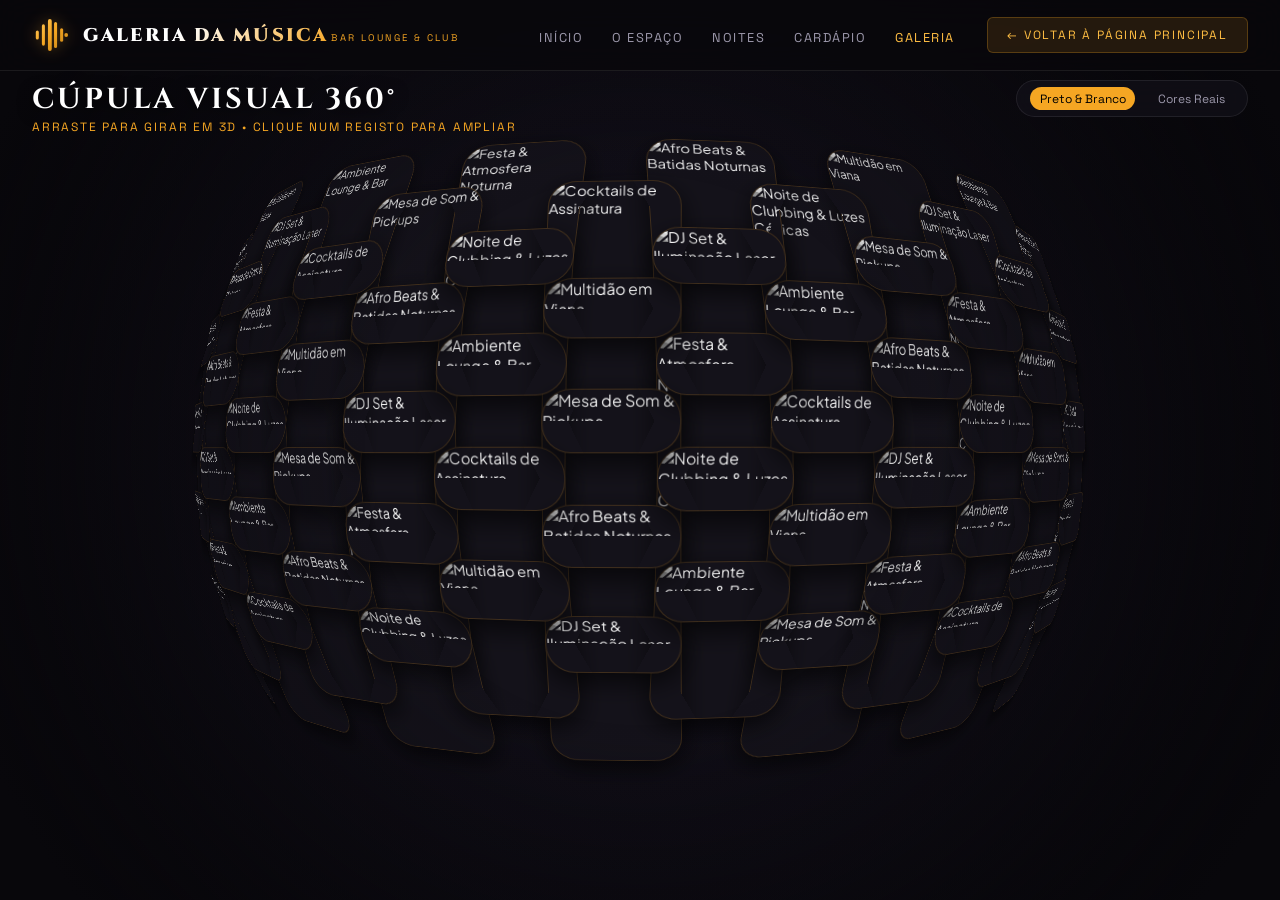
==== galeria.html @ 46a4b4b9 "Add files via upload" ====
<!DOCTYPE html>
<html lang="pt-AO">
<head>
  <meta charset="UTF-8" />
  <meta name="viewport" content="width=device-width, initial-scale=1.0" />
  <title>Galeria 360° — Galeria da Música | Viana, Luanda</title>
  
  <!-- Fontes Google -->
  <link rel="preconnect" href="https://fonts.googleapis.com" />
  <link rel="preconnect" href="https://fonts.gstatic.com" crossorigin />
  <link href="https://fonts.googleapis.com/css2?family=Cinzel:wght@600;700;900&family=Plus+Jakarta+Sans:wght@300;400;500;600;700&family=Space+Grotesk:wght@400;600&display=swap" rel="stylesheet" />

  <style>
    /* ==========================================================================
       1. TOKENS & IDENTIDADE VISUAL (DARK & GOLD LUXURY)
       ========================================================================== */
    :root {
      --bg-base: #08070b;
      --gold-primary: #f5a623;
      --gold-glow: #ffbe43;
      --gold-dark: #b87b14;
      --text-main: #f5f5f7;
      --text-muted: #9c98ab;
      --border-subtle: rgba(255, 255, 255, 0.08);
      --border-glass: rgba(245, 166, 35, 0.25);
      --font-title: 'Cinzel', serif;
      --font-body: 'Plus Jakarta Sans', sans-serif;
      --font-mono: 'Space Grotesk', monospace;

      /* Props padrão do DomeGallery */
      --radius: 650px;
      --viewer-pad: 32px;
      --overlay-blur-color: #08070b;
      --tile-radius: 30px;
      --enlarge-radius: 30px;
      --image-filter: grayscale(1);
    }

    * {
      margin: 0;
      padding: 0;
      box-sizing: border-box;
      -webkit-font-smoothing: antialiased;
    }

    body {
      background-color: var(--bg-base);
      color: var(--text-main);
      font-family: var(--font-body);
      overflow: hidden;
      width: 100vw;
      height: 100vh;
      user-select: none;
    }

    body.dg-scroll-lock {
      overflow: hidden;
      touch-action: none;
    }

    /* ==========================================================================
       2. CABEÇALHO INTEGRADO COM LINK DE RETORNO AO INDEX.HTML
       ========================================================================== */
    header {
      position: fixed;
      top: 0;
      left: 0;
      width: 100%;
      z-index: 1000;
      background: rgba(8, 7, 11, 0.75);
      backdrop-filter: blur(16px);
      border-bottom: 1px solid var(--border-subtle);
    }

    .header-container {
      max-width: 1300px;
      margin: 0 auto;
      padding: 1rem 2rem;
      display: flex;
      justify-content: space-between;
      align-items: center;
    }

    .brand-logo {
      display: flex;
      align-items: center;
      gap: 0.8rem;
      text-decoration: none;
      color: var(--text-main);
    }

    .logo-icon {
      width: 38px;
      height: 38px;
    }

    .logo-icon svg {
      width: 100%;
      height: 100%;
      filter: drop-shadow(0 0 8px rgba(245, 166, 35, 0.4));
    }

    .brand-names .title {
      font-family: var(--font-title);
      font-size: 1.15rem;
      font-weight: 900;
      letter-spacing: 0.12em;
      line-height: 1;
      background: linear-gradient(135deg, #ffffff 40%, var(--gold-primary) 100%);
      -webkit-background-clip: text;
      -webkit-text-fill-color: transparent;
      text-transform: uppercase;
    }

    .brand-names .subtitle {
      font-family: var(--font-mono);
      font-size: 0.6rem;
      letter-spacing: 0.25em;
      color: var(--gold-primary);
      text-transform: uppercase;
      margin-top: 2px;
    }

    nav {
      display: flex;
      align-items: center;
      gap: 2rem;
    }

    .nav-links {
      display: flex;
      gap: 1.8rem;
      list-style: none;
    }

    .nav-item a {
      color: var(--text-muted);
      text-decoration: none;
      font-family: var(--font-mono);
      font-size: 0.8rem;
      letter-spacing: 0.12em;
      text-transform: uppercase;
      transition: color 0.3s;
    }

    .nav-item a:hover,
    .nav-item.active a {
      color: var(--gold-glow);
    }

    .btn-voltar {
      background: rgba(245, 166, 35, 0.12);
      border: 1px solid var(--border-glass);
      color: var(--gold-glow);
      padding: 0.55rem 1.2rem;
      border-radius: 6px;
      font-family: var(--font-mono);
      font-size: 0.75rem;
      letter-spacing: 0.15em;
      text-transform: uppercase;
      text-decoration: none;
      transition: all 0.3s ease;
      display: flex;
      align-items: center;
      gap: 6px;
    }

    .btn-voltar:hover {
      background: var(--gold-primary);
      color: #000;
      box-shadow: 0 0 20px rgba(245, 166, 35, 0.5);
    }

    /* Indicador Flutuante Superior */
    .gallery-hud {
      position: fixed;
      top: 5rem;
      left: 2rem;
      right: 2rem;
      display: flex;
      justify-content: space-between;
      align-items: flex-start;
      z-index: 100;
      pointer-events: none;
    }

    .hud-title h2 {
      font-family: var(--font-title);
      font-size: 1.8rem;
      letter-spacing: 0.1em;
      text-transform: uppercase;
      color: #fff;
      text-shadow: 0 4px 15px rgba(0,0,0,0.8);
    }

    .hud-title p {
      font-family: var(--font-mono);
      font-size: 0.75rem;
      color: var(--gold-primary);
      letter-spacing: 0.15em;
      text-transform: uppercase;
    }

    .hud-controls {
      pointer-events: auto;
      display: flex;
      gap: 0.8rem;
      align-items: center;
      background: rgba(18, 16, 25, 0.75);
      border: 1px solid var(--border-subtle);
      padding: 0.4rem 0.8rem;
      border-radius: 30px;
      backdrop-filter: blur(10px);
    }

    .hud-btn {
      background: none;
      border: none;
      color: var(--text-muted);
      font-family: var(--font-mono);
      font-size: 0.75rem;
      cursor: pointer;
      padding: 0.2rem 0.6rem;
      border-radius: 20px;
      transition: all 0.2s;
    }

    .hud-btn.active, .hud-btn:hover {
      color: #000;
      background: var(--gold-primary);
    }

    /* ==========================================================================
       3. CSS EXATO DO COMPONENTE DOME GALLERY (REACT BITS SPEC)
       ========================================================================== */
    .dg-root {
      position: relative;
      width: 100vw;
      height: 100vh;
      overflow: hidden;
      background: radial-gradient(circle at center, #15121e 0%, var(--overlay-blur-color) 90%);
    }

    .dg-main {
      position: absolute;
      inset: 0;
      display: flex;
      align-items: center;
      justify-content: center;
      perspective: calc(var(--radius) * 1.8);
      perspective-origin: 50% 50%;
      cursor: grab;
      touch-action: none;
      z-index: 10;
    }

    .dg-main:active {
      cursor: grabbing;
    }

    .dg-sphere {
      position: absolute;
      width: 0;
      height: 0;
      transform-style: preserve-3d;
      will-change: transform;
    }

    .dg-item {
      position: absolute;
      left: 0;
      top: 0;
      width: 140px;
      height: 180px;
      margin-left: -70px;
      margin-top: -90px;
      transform-style: preserve-3d;
      backface-visibility: hidden;
      will-change: transform;
      --rot-x-delta: 0deg;
      --rot-y-delta: 0deg;
    }

    .dg-item__image {
      position: absolute;
      inset: 0;
      border-radius: var(--tile-radius);
      overflow: hidden;
      background: #14121a;
      border: 1px solid rgba(245, 166, 35, 0.2);
      box-shadow: 0 10px 30px rgba(0, 0, 0, 0.7);
      transition: transform 0.25s ease, border-color 0.25s ease, box-shadow 0.25s ease;
      cursor: pointer;
    }

    .dg-item__image img {
      width: 100%;
      height: 100%;
      object-fit: cover;
      filter: var(--image-filter);
      pointer-events: none;
      transition: filter 0.3s ease, transform 0.3s ease;
    }

    .dg-item__image:hover {
      transform: scale(1.06);
      border-color: var(--gold-glow);
      box-shadow: 0 0 25px rgba(245, 166, 35, 0.4);
      z-index: 10;
    }

    .dg-item__image:hover img {
      filter: grayscale(0) contrast(1.1);
      transform: scale(1.06);
    }

    /* Overlay de vinheta e desfoque periférico */
    .dg-overlay-blur {
      position: absolute;
      inset: 0;
      pointer-events: none;
      background: radial-gradient(
        circle at center,
        transparent 35%,
        rgba(8, 7, 11, 0.4) 65%,
        var(--overlay-blur-color) 92%
      );
      z-index: 20;
    }

    /* Scrim / Backdrop de foco */
    .dg-scrim {
      position: absolute;
      inset: 0;
      background: rgba(6, 5, 10, 0.85);
      backdrop-filter: blur(14px);
      opacity: 0;
      pointer-events: none;
      transition: opacity 0.35s ease;
      z-index: 50;
    }

    .dg-root[data-enlarging='true'] .dg-scrim {
      opacity: 1;
      pointer-events: auto;
    }

    /* Visualizador Central de Imagem Ampliada */
    .dg-viewer {
      position: absolute;
      inset: var(--viewer-pad);
      pointer-events: none;
      z-index: 60;
      display: flex;
      align-items: center;
      justify-content: center;
    }

    .dg-frame {
      position: relative;
      width: min(85vw, 600px);
      height: min(80vh, 600px);
      display: flex;
      align-items: center;
      justify-content: center;
    }

    .dg-viewer .enlarge {
      position: absolute;
      width: 400px;
      height: 400px;
      max-width: 88vw;
      max-height: 80vh;
      border-radius: var(--enlarge-radius);
      overflow: hidden;
      box-shadow: 0 25px 60px rgba(0, 0, 0, 0.95), 0 0 40px rgba(245, 166, 35, 0.35);
      border: 1px solid var(--border-glass);
      pointer-events: auto;
      background: #14121c;
      animation: popZoom 0.3s cubic-bezier(0.16, 1, 0.3, 1) forwards;
    }

    @keyframes popZoom {
      from {
        opacity: 0;
        transform: scale(0.85);
      }
      to {
        opacity: 1;
        transform: scale(1);
      }
    }

    .dg-viewer .enlarge img {
      width: 100%;
      height: 100%;
      object-fit: cover;
    }

    .dg-viewer .enlarge .caption {
      position: absolute;
      bottom: 0;
      left: 0;
      width: 100%;
      padding: 1.5rem;
      background: linear-gradient(180deg, transparent 0%, rgba(6, 5, 10, 0.95) 100%);
      display: flex;
      justify-content: space-between;
      align-items: flex-end;
    }

    .dg-viewer .enlarge .caption span {
      font-family: var(--font-title);
      font-size: 1.05rem;
      color: #fff;
      letter-spacing: 0.05em;
    }

    .dg-viewer .enlarge .caption small {
      font-family: var(--font-mono);
      font-size: 0.75rem;
      color: var(--gold-primary);
      text-transform: uppercase;
    }

    .btn-close-enlarge {
      position: absolute;
      top: 1.2rem;
      right: 1.2rem;
      background: rgba(0, 0, 0, 0.6);
      border: 1px solid var(--border-subtle);
      color: #fff;
      font-family: var(--font-mono);
      font-size: 0.75rem;
      padding: 0.4rem 0.8rem;
      border-radius: 20px;
      cursor: pointer;
      backdrop-filter: blur(8px);
      transition: all 0.2s;
    }

    .btn-close-enlarge:hover {
      background: var(--gold-primary);
      color: #000;
    }

    /* Clone animado no encerramento da ampliação */
    .enlarge-closing {
      position: absolute;
      z-index: 9999;
      border-radius: var(--enlarge-radius);
      overflow: hidden;
      box-shadow: 0 10px 30px rgba(0, 0, 0, 0.5);
      pointer-events: none;
    }

    @media (max-width: 768px) {
      .gallery-hud {
        flex-direction: column;
        gap: 0.8rem;
        top: 4.8rem;
        left: 1.2rem;
        right: 1.2rem;
      }
      .nav-links {
        display: none;
      }
    }
  </style>
</head>
<body>

  <!-- ================= CABEÇALHO DE NAVEGAÇÃO ================= -->
  <header>
    <div class="header-container">
      <a href="index.html" class="brand-logo">
        <div class="logo-icon">
          <svg viewBox="0 0 100 100" fill="none" xmlns="http://www.w3.org/2000/svg">
            <rect x="10" y="38" width="8" height="24" rx="4" fill="url(#goldGrad)" />
            <rect x="26" y="22" width="8" height="56" rx="4" fill="url(#goldGrad)" />
            <rect x="42" y="8" width="10" height="84" rx="5" fill="url(#goldGrad)" />
            <rect x="58" y="16" width="8" height="68" rx="4" fill="url(#goldGrad)" />
            <rect x="74" y="32" width="8" height="36" rx="4" fill="url(#goldGrad)" />
            <circle cx="90" cy="50" r="5" fill="url(#goldGrad)" />
            <defs>
              <linearGradient id="goldGrad" x1="0" y1="0" x2="100" y2="100" gradientUnits="userSpaceOnUse">
                <stop stop-color="#FFD066"/>
                <stop offset="0.5" stop-color="#F5A623"/>
                <stop offset="1" stop-color="#B87B14"/>
              </linearGradient>
            </defs>
          </svg>
        </div>
        <div class="brand-names">
          <span class="title">Galeria da Música</span>
          <span class="subtitle">Bar Lounge & Club</span>
        </div>
      </a>

      <nav>
        <ul class="nav-links">
          <li class="nav-item"><a href="index.html#inicio">Início</a></li>
          <li class="nav-item"><a href="index.html#sobre">O Espaço</a></li>
          <li class="nav-item"><a href="index.html#eventos">Noites</a></li>
          <li class="nav-item"><a href="index.html#menu">Cardápio</a></li>
          <li class="nav-item active"><a href="galeria.html">Galeria</a></li>
        </ul>
        <a href="index.html" class="btn-voltar">
          ← Voltar à Página Principal
        </a>
      </nav>
    </div>
  </header>

  <!-- ================= HUD FLUTUANTE DA CÚPULA ================= -->
  <div class="gallery-hud">
    <div class="hud-title">
      <h2>Cúpula Visual 360°</h2>
      <p>Arraste para girar em 3D • Clique num registo para ampliar</p>
    </div>

    <div class="hud-controls">
      <button class="hud-btn active" id="btn-mono">Preto & Branco</button>
      <button class="hud-btn" id="btn-color">Cores Reais</button>
    </div>
  </div>

  <!-- ================= DOME GALLERY ESTRUTURA DOM ================= -->
  <div class="dg-root" id="dg-root">
    <div class="dg-main" id="dg-main">
      <div class="dg-sphere" id="dg-sphere"></div>
    </div>
    <div class="dg-overlay-blur"></div>
    <div class="dg-scrim" id="dg-scrim"></div>
    <div class="dg-viewer" id="dg-viewer">
      <div class="dg-frame" id="dg-frame"></div>
    </div>
  </div>

  <!-- ================= LÓGICA DO DOME GALLERY (JS) ================= -->
  <script>
    (function () {
      // 1. Array de fotografias temáticas de Luanda, Semba, DJs, Lounge e Coquetelaria
      const DEFAULT_IMAGES = [
        {
          src: 'https://images.unsplash.com/photo-1516450360452-9312f5e86fc7?q=80&w=800&auto=format&fit=crop',
          alt: 'Noite de Clubbing & Luzes Cénicas'
        },
        {
          src: 'https://images.unsplash.com/photo-1514525253161-7a46d19cd819?q=80&w=800&auto=format&fit=crop',
          alt: 'Festa & Atmosfera Noturna'
        },
        {
          src: 'https://images.unsplash.com/photo-1508700115892-45ecd05ae2ad?q=80&w=800&auto=format&fit=crop',
          alt: 'DJ Set & Iluminação Laser'
        },
        {
          src: 'https://images.unsplash.com/photo-1574391884720-bbc3740c59d1?q=80&w=800&auto=format&fit=crop',
          alt: 'Afro Beats & Batidas Noturnas'
        },
        {
          src: 'https://images.unsplash.com/photo-1470225620780-dba8ba36b745?q=80&w=800&auto=format&fit=crop',
          alt: 'Mesa de Som & Pickups'
        },
        {
          src: 'https://images.unsplash.com/photo-1492684223066-81342ee5ff30?q=80&w=800&auto=format&fit=crop',
          alt: 'Multidão em Viana'
        },
        {
          src: 'https://images.unsplash.com/photo-1551024709-8f23befc6f87?q=80&w=800&auto=format&fit=crop',
          alt: 'Cocktails de Assinatura'
        },
        {
          src: 'https://images.unsplash.com/photo-1517457373958-b7bdd4587205?q=80&w=800&auto=format&fit=crop',
          alt: 'Ambiente Lounge & Bar'
        }
      ];

      // 2. Parâmetros fiéis à especificação de props do React Bits
      const props = {
        images: DEFAULT_IMAGES,
        fit: 0.5,
        fitBasis: 'auto',
        minRadius: 600,
        maxRadius: Infinity,
        padFactor: 0.25,
        overlayBlurColor: '#08070b',
        maxVerticalRotationDeg: 5,
        dragSensitivity: 20,
        enlargeTransitionMs: 300,
        segments: 35,
        dragDampening: 2,
        openedImageWidth: '400px',
        openedImageHeight: '400px',
        imageBorderRadius: '30px',
        openedImageBorderRadius: '30px',
        grayscale: true
      };

      // 3. Utilitários Matemáticos de Ângulo
      const clamp = (v, min, max) => Math.min(Math.max(v, min), max);
      const normalizeAngle = d => ((d % 360) + 360) % 360;
      const wrapAngleSigned = deg => {
        const a = (((deg + 180) % 360) + 360) % 360;
        return a - 180;
      };
      const getDataNumber = (el, name, fallback) => {
        const attr = el.dataset[name] ?? el.getAttribute(`data-${name}`);
        const n = attr == null ? NaN : parseFloat(attr);
        return Number.isFinite(n) ? n : fallback;
      };

      // 4. Construtor de Itens e Coordenadas da Cúpula (buildItems)
      function buildItems(pool, seg) {
        const xCols = Array.from({ length: seg }, (_, i) => -37 + i * 2);
        const evenYs = [-4, -2, 0, 2, 4];
        const oddYs = [-3, -1, 1, 3, 5];

        const coords = xCols.flatMap((x, c) => {
          const ys = c % 2 === 0 ? evenYs : oddYs;
          return ys.map(y => ({ x, y, sizeX: 2, sizeY: 2 }));
        });

        const totalSlots = coords.length;
        const normalized = pool.map(image =>
          typeof image === 'string' ? { src: image, alt: '' } : { src: image.src || '', alt: image.alt || '' }
        );

        const used = Array.from({ length: totalSlots }, (_, i) => normalized[i % normalized.length]);

        for (let i = 1; i < used.length; i++) {
          if (used[i].src === used[i - 1].src) {
            for (let j = i + 1; j < used.length; j++) {
              if (used[j].src !== used[i].src) {
                const tmp = used[i];
                used[i] = used[j];
                used[j] = tmp;
                break;
              }
            }
          }
        }

        return coords.map((c, i) => ({
          ...c,
          src: used[i].src,
          alt: used[i].alt
        }));
      }

      function computeItemBaseRotation(offsetX, offsetY, sizeX, sizeY, segments) {
        const unit = 360 / segments / 2;
        const rotateY = unit * (offsetX + (sizeX - 1) / 2);
        const rotateX = unit * (offsetY - (sizeY - 1) / 2);
        return { rotateX, rotateY };
      }

      // 5. Elementos DOM
      const rootRef = document.getElementById('dg-root');
      const mainRef = document.getElementById('dg-main');
      const sphereRef = document.getElementById('dg-sphere');
      const frameRef = document.getElementById('dg-frame');
      const viewerRef = document.getElementById('dg-viewer');
      const scrimRef = document.getElementById('dg-scrim');

      // Estado e Referências Reativas
      const rotationRef = { x: 0, y: 0 };
      const startRotRef = { x: 0, y: 0 };
      let startPosRef = null;
      let lastPosRef = null;
      let lastTimeRef = 0;
      let velocityRef = { x: 0, y: 0 };
      let dragging = false;
      let moved = false;
      let inertiaRAF = null;
      let focusedElRef = null;
      let originalTilePositionRef = null;
      let openingRef = false;
      let openStartedAtRef = 0;
      let lockedRadius = 600;

      const items = buildItems(props.images, props.segments);

      function lockScroll() {
        document.body.classList.add('dg-scroll-lock');
      }
      function unlockScroll() {
        if (rootRef.getAttribute('data-enlarging') === 'true') return;
        document.body.classList.remove('dg-scroll-lock');
      }

      function applyTransform(xDeg, yDeg) {
        if (sphereRef) {
          sphereRef.style.transform = `translateZ(calc(var(--radius) * -1)) rotateX(${xDeg}deg) rotateY(${yDeg}deg)`;
        }
      }

      // 6. Gerar os nós 3D na Esfera
      sphereRef.innerHTML = '';
      items.forEach((item, index) => {
        const { rotateX, rotateY } = computeItemBaseRotation(item.x, item.y, item.sizeX, item.sizeY, props.segments);

        const tileEl = document.createElement('div');
        tileEl.className = 'dg-item';
        tileEl.dataset.offsetX = item.x;
        tileEl.dataset.offsetY = item.y;
        tileEl.dataset.sizeX = item.sizeX;
        tileEl.dataset.sizeY = item.sizeY;
        tileEl.dataset.rotX = rotateX;
        tileEl.dataset.rotY = rotateY;
        tileEl.style.transform = `rotateY(${rotateY}deg) rotateX(${rotateX}deg) translateZ(var(--radius))`;

        const imgWrapper = document.createElement('div');
        imgWrapper.className = 'dg-item__image';
        imgWrapper.innerHTML = `<img src="${item.src}" alt="${item.alt || 'Galeria da Música ' + index}" loading="lazy" />`;

        imgWrapper.addEventListener('click', () => {
          if (moved) return;
          openItemFromElement(imgWrapper);
        });

        tileEl.appendChild(imgWrapper);
        sphereRef.appendChild(tileEl);
      });

      // 7. Redimensionamento e Ajuste de Raio Dinâmico (ResizeObserver)
      const ro = new ResizeObserver(entries => {
        const cr = entries[0].contentRect;
        const w = Math.max(1, cr.width);
        const h = Math.max(1, cr.height);
        const minDim = Math.min(w, h);
        const maxDim = Math.max(w, h);
        const aspect = w / h;

        let basis;
        switch (props.fitBasis) {
          case 'min': basis = minDim; break;
          case 'max': basis = maxDim; break;
          case 'width': basis = w; break;
          case 'height': basis = h; break;
          default: basis = aspect >= 1.3 ? w : minDim;
        }

        let radius = basis * props.fit;
        const heightGuard = h * 1.35;
        radius = Math.min(radius, heightGuard);
        radius = clamp(radius, props.minRadius, props.maxRadius);
        lockedRadius = Math.round(radius);

        const viewerPad = Math.max(8, Math.round(minDim * props.padFactor));
        rootRef.style.setProperty('--radius', `${lockedRadius}px`);
        rootRef.style.setProperty('--viewer-pad', `${viewerPad}px`);
        rootRef.style.setProperty('--overlay-blur-color', props.overlayBlurColor);
        rootRef.style.setProperty('--tile-radius', props.imageBorderRadius);
        rootRef.style.setProperty('--enlarge-radius', props.openedImageBorderRadius);
        rootRef.style.setProperty('--image-filter', props.grayscale ? 'grayscale(1)' : 'none');

        applyTransform(rotationRef.x, rotationRef.y);
      });
      ro.observe(rootRef);

      // 8. Gestão de Inércia Física com Damping
      function stopInertia() {
        if (inertiaRAF) {
          cancelAnimationFrame(inertiaRAF);
          inertiaRAF = null;
        }
      }

      function startInertia(vx, vy) {
        const MAX_V = 1.4;
        let vX = clamp(vx, -MAX_V, MAX_V) * 80;
        let vY = clamp(vy, -MAX_V, MAX_V) * 80;
        let frames = 0;
        const d = clamp(props.dragDampening ?? 0.6, 0, 1);
        const frictionMul = 0.94 + 0.055 * d;
        const stopThreshold = 0.015 - 0.01 * d;
        const maxFrames = Math.round(90 + 270 * d);

        const step = () => {
          vX *= frictionMul;
          vY *= frictionMul;
          if (Math.abs(vX) < stopThreshold && Math.abs(vY) < stopThreshold) {
            inertiaRAF = null;
            return;
          }
          if (++frames > maxFrames) {
            inertiaRAF = null;
            return;
          }
          const nextX = clamp(rotationRef.x - vY / 200, -props.maxVerticalRotationDeg, props.maxVerticalRotationDeg);
          const nextY = wrapAngleSigned(rotationRef.y + vX / 200);
          rotationRef.x = nextX;
          rotationRef.y = nextY;
          applyTransform(nextX, nextY);
          inertiaRAF = requestAnimationFrame(step);
        };

        stopInertia();
        inertiaRAF = requestAnimationFrame(step);
      }

      // 9. Interação Gestual com Pointer Events (Substitui @use-gesture/react com perfeição)
      mainRef.addEventListener('pointerdown', e => {
        if (focusedElRef) return;
        stopInertia();
        dragging = true;
        moved = false;
        startRotRef.x = rotationRef.x;
        startRotRef.y = rotationRef.y;
        startPosRef = { x: e.clientX, y: e.clientY };
        lastPosRef = { x: e.clientX, y: e.clientY };
        lastTimeRef = performance.now();
        velocityRef = { x: 0, y: 0 };
        try { mainRef.setPointerCapture(e.pointerId); } catch (_) {}
      });

      mainRef.addEventListener('pointermove', e => {
        if (!dragging || focusedElRef || !startPosRef) return;
        const now = performance.now();
        const dt = Math.max(now - lastTimeRef, 1);
        const dxTotal = e.clientX - startPosRef.x;
        const dyTotal = e.clientY - startPosRef.y;

        if (!moved) {
          const dist2 = dxTotal * dxTotal + dyTotal * dyTotal;
          if (dist2 > 16) moved = true;
        }

        velocityRef = {
          x: ((e.clientX - lastPosRef.x) / dt) * 16,
          y: ((e.clientY - lastPosRef.y) / dt) * 16
        };
        lastPosRef = { x: e.clientX, y: e.clientY };
        lastTimeRef = now;

        const nextX = clamp(
          startRotRef.x - dyTotal / props.dragSensitivity,
          -props.maxVerticalRotationDeg,
          props.maxVerticalRotationDeg
        );
        const nextY = wrapAngleSigned(startRotRef.y + dxTotal / props.dragSensitivity);

        if (rotationRef.x !== nextX || rotationRef.y !== nextY) {
          rotationRef.x = nextX;
          rotationRef.y = nextY;
          applyTransform(nextX, nextY);
        }
      });

      const handlePointerEnd = e => {
        if (!dragging) return;
        dragging = false;
        try { mainRef.releasePointerCapture(e.pointerId); } catch (_) {}

        if (Math.abs(velocityRef.x) > 0.005 || Math.abs(velocityRef.y) > 0.005) {
          startInertia(velocityRef.x, velocityRef.y);
        }
      };

      mainRef.addEventListener('pointerup', handlePointerEnd);
      mainRef.addEventListener('pointercancel', handlePointerEnd);

      // 10. Abertura do Item em Destaque (openItemFromElement)
      function openItemFromElement(el) {
        if (openingRef) return;
        openingRef = true;
        openStartedAtRef = performance.now();
        lockScroll();

        const parent = el.parentElement;
        focusedElRef = el;
        el.setAttribute('data-focused', 'true');

        const offsetX = getDataNumber(parent, 'offsetX', 0);
        const offsetY = getDataNumber(parent, 'offsetY', 0);
        const sizeX = getDataNumber(parent, 'sizeX', 2);
        const sizeY = getDataNumber(parent, 'sizeY', 2);
        const parentRot = computeItemBaseRotation(offsetX, offsetY, sizeX, sizeY, props.segments);

        const parentY = normalizeAngle(parentRot.rotateY);
        const globalY = normalizeAngle(rotationRef.y);
        let rotY = -(parentY + globalY) % 360;
        if (rotY < -180) rotY += 360;
        const rotX = -parentRot.rotateX - rotationRef.x;

        parent.style.setProperty('--rot-y-delta', `${rotY}deg`);
        parent.style.setProperty('--rot-x-delta', `${rotX}deg`);

        originalTilePositionRef = el.getBoundingClientRect();
        el.style.visibility = 'hidden';
        rootRef.setAttribute('data-enlarging', 'true');

        // Cria o elemento ampliado
        const overlay = document.createElement('div');
        overlay.className = 'enlarge';
        const img = el.querySelector('img');

        overlay.innerHTML = `
          <img src="${img.src}" alt="${img.alt}" />
          <button class="btn-close-enlarge" id="btn-close-overlay">FECHAR (ESC)</button>
          <div class="caption">
            <div>
              <span>${img.alt}</span>
              <br/>
              <small>Galeria da Música • Viana</small>
            </div>
          </div>
        `;

        viewerRef.appendChild(overlay);
        document.getElementById('btn-close-overlay').addEventListener('click', closeViewer);
      }

      // 11. Fechamento Suave com Animação Reversa
      function closeViewer() {
        if (performance.now() - openStartedAtRef < 200) return;
        const el = focusedElRef;
        if (!el) return;

        const parent = el.parentElement;
        const overlay = viewerRef.querySelector('.enlarge');
        if (!overlay) return;

        const originalPos = originalTilePositionRef;
        if (!originalPos) {
          overlay.remove();
          finishClose(parent, el);
          return;
        }

        const currentRect = overlay.getBoundingClientRect();
        const rootRect = rootRef.getBoundingClientRect();

        const originalPosRel = {
          left: originalPos.left - rootRect.left,
          top: originalPos.top - rootRect.top,
          width: originalPos.width,
          height: originalPos.height
        };

        const overlayRel = {
          left: currentRect.left - rootRect.left,
          top: currentRect.top - rootRect.top,
          width: currentRect.width,
          height: currentRect.height
        };

        const animatingOverlay = document.createElement('div');
        animatingOverlay.className = 'enlarge-closing';
        animatingOverlay.style.left = `${overlayRel.left}px`;
        animatingOverlay.style.top = `${overlayRel.top}px`;
        animatingOverlay.style.width = `${overlayRel.width}px`;
        animatingOverlay.style.height = `${overlayRel.height}px`;
        animatingOverlay.style.transition = `all ${props.enlargeTransitionMs}ms ease-out`;

        const originalImg = overlay.querySelector('img');
        if (originalImg) {
          const cloneImg = originalImg.cloneNode();
          cloneImg.style.width = '100%';
          cloneImg.style.height = '100%';
          cloneImg.style.objectFit = 'cover';
          animatingOverlay.appendChild(cloneImg);
        }

        overlay.remove();
        rootRef.appendChild(animatingOverlay);

        void animatingOverlay.getBoundingClientRect();

        requestAnimationFrame(() => {
          animatingOverlay.style.left = `${originalPosRel.left}px`;
          animatingOverlay.style.top = `${originalPosRel.top}px`;
          animatingOverlay.style.width = `${originalPosRel.width}px`;
          animatingOverlay.style.height = `${originalPosRel.height}px`;
          animatingOverlay.style.opacity = '0';
        });

        animatingOverlay.addEventListener('transitionend', () => {
          animatingOverlay.remove();
          finishClose(parent, el);
        }, { once: true });
      }

      function finishClose(parent, el) {
        originalTilePositionRef = null;
        if (parent) {
          parent.style.setProperty('--rot-y-delta', '0deg');
          parent.style.setProperty('--rot-x-delta', '0deg');
        }
        if (el) {
          el.style.visibility = '';
          el.removeAttribute('data-focused');
        }
        focusedElRef = null;
        rootRef.removeAttribute('data-enlarging');
        openingRef = false;
        unlockScroll();
      }

      scrimRef.addEventListener('click', closeViewer);
      window.addEventListener('keydown', e => {
        if (e.key === 'Escape') closeViewer();
      });

      // 12. Controles de Filtro (Preto & Branco vs Cores)
      const btnMono = document.getElementById('btn-mono');
      const btnColor = document.getElementById('btn-color');

      btnMono.addEventListener('click', () => {
        props.grayscale = true;
        rootRef.style.setProperty('--image-filter', 'grayscale(1)');
        btnMono.classList.add('active');
        btnColor.classList.remove('active');
      });

      btnColor.addEventListener('click', () => {
        props.grayscale = false;
        rootRef.style.setProperty('--image-filter', 'none');
        btnColor.classList.add('active');
        btnMono.classList.remove('active');
      });
    })();
  </script>
</body>
</html>
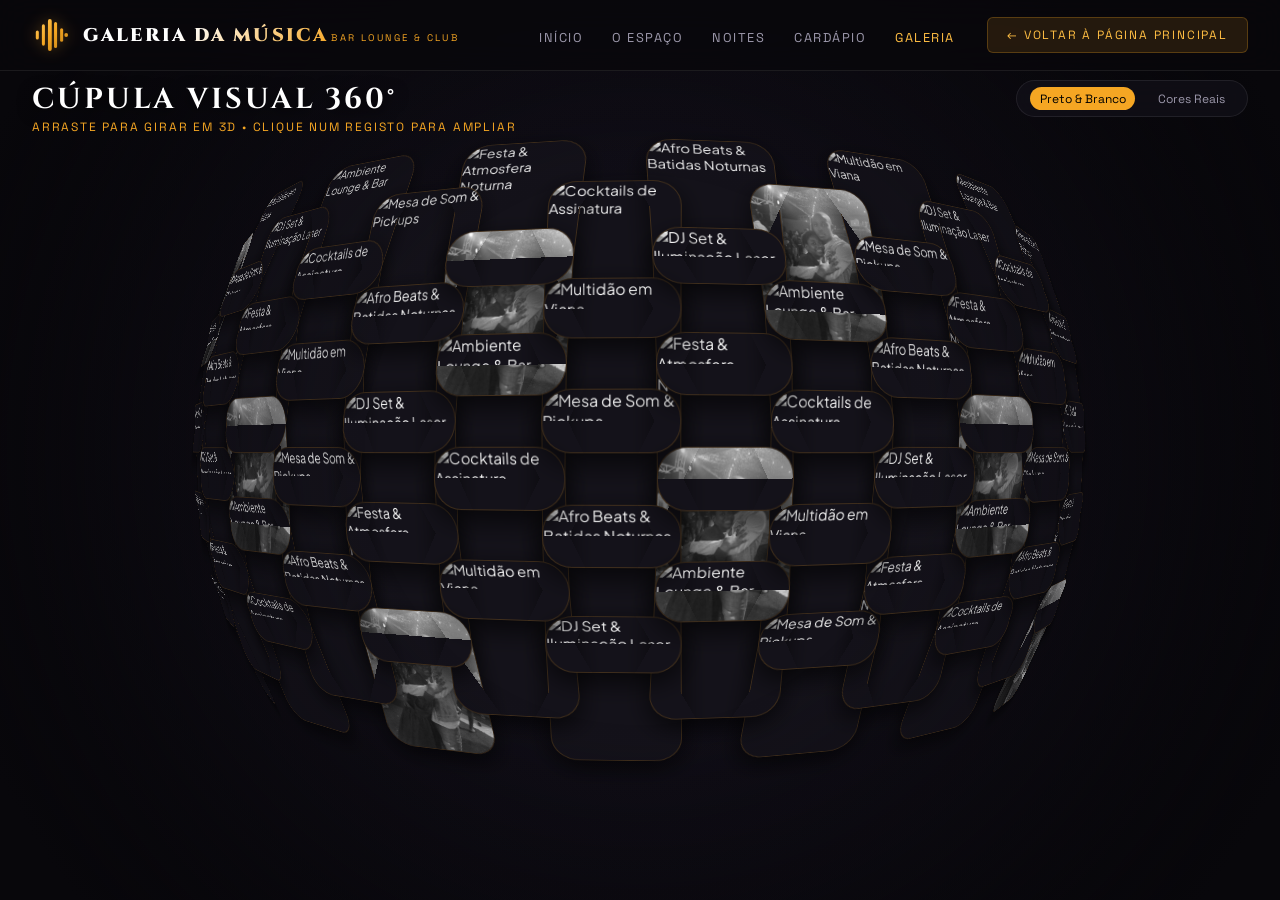
==== commit 41f5a857: "Update image source in galeria.html" ====
--- a/galeria.html
+++ b/galeria.html
@@ -543,7 +543,7 @@
       // 1. Array de fotografias temáticas de Luanda, Semba, DJs, Lounge e Coquetelaria
       const DEFAULT_IMAGES = [
         {
-          src: 'https://images.unsplash.com/photo-1516450360452-9312f5e86fc7?q=80&w=800&auto=format&fit=crop',
+          src: 'Foto1.jpg',
           alt: 'Noite de Clubbing & Luzes Cénicas'
         },
         {
@@ -1023,4 +1023,4 @@
     })();
   </script>
 </body>
-</html>+</html>
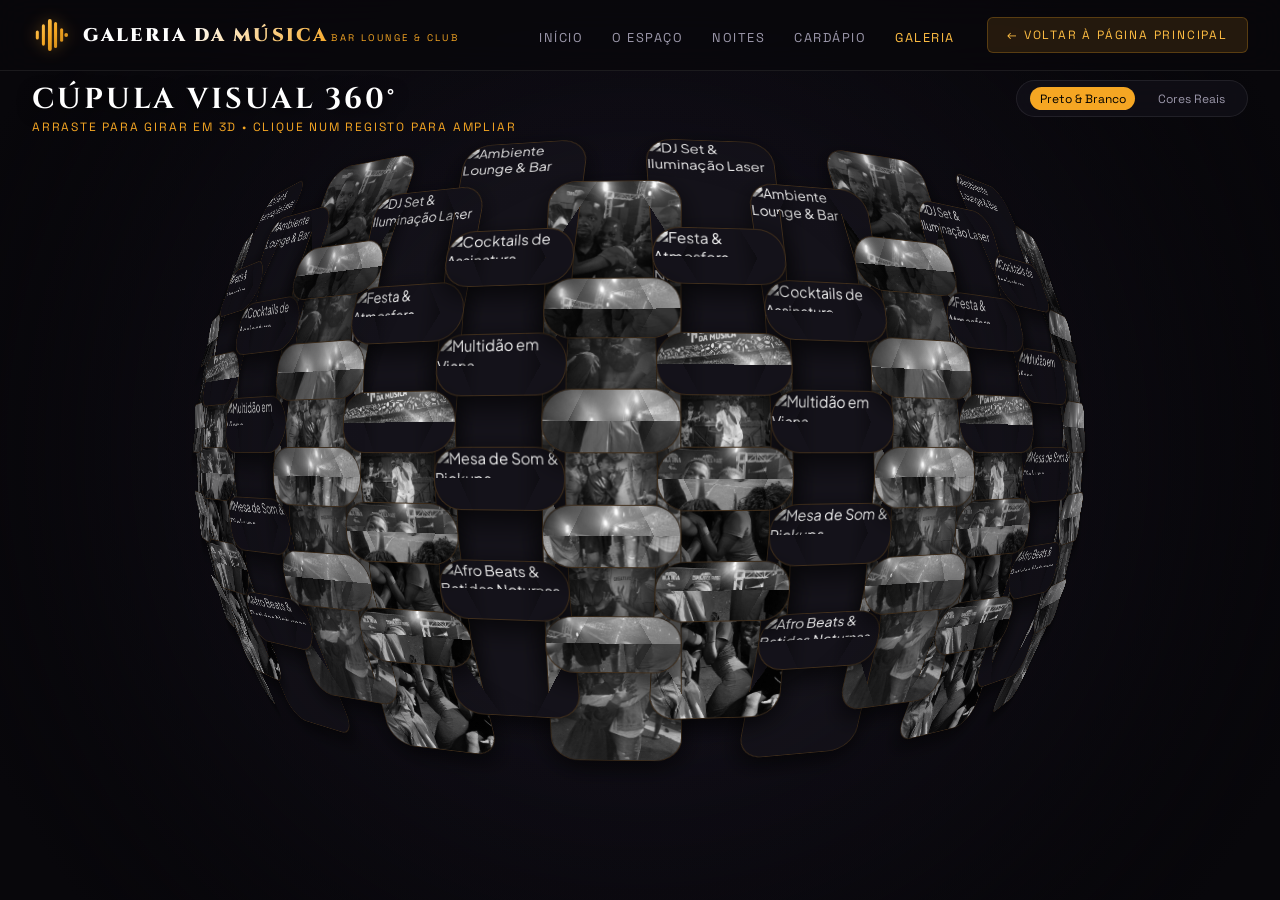
==== commit 8c52c3a2: "Add multiple images to galeria.html" ====
--- a/galeria.html
+++ b/galeria.html
@@ -543,7 +543,35 @@
       // 1. Array de fotografias temáticas de Luanda, Semba, DJs, Lounge e Coquetelaria
       const DEFAULT_IMAGES = [
         {
-          src: 'Foto1.jpg',
+          src: './Foto1.jpg',
+          alt: 'Noite de Clubbing & Luzes Cénicas'
+        },
+        {
+          src: './Foto2.jpg',
+          alt: 'Noite de Clubbing & Luzes Cénicas'
+        },
+        {
+          src: './Foto3.jpg',
+          alt: 'Noite de Clubbing & Luzes Cénicas'
+        },
+        {
+          src: './Foto4.jpg',
+          alt: 'Noite de Clubbing & Luzes Cénicas'
+        },
+        {
+          src: './Foto5.jpg',
+          alt: 'Noite de Clubbing & Luzes Cénicas'
+        },
+        {
+          src: './Foto6.jpg',
+          alt: 'Noite de Clubbing & Luzes Cénicas'
+        },
+        {
+          src: './Foto7.jpg',
+          alt: 'Noite de Clubbing & Luzes Cénicas'
+        },
+        {
+          src: './Foto8.jpg',
           alt: 'Noite de Clubbing & Luzes Cénicas'
         },
         {
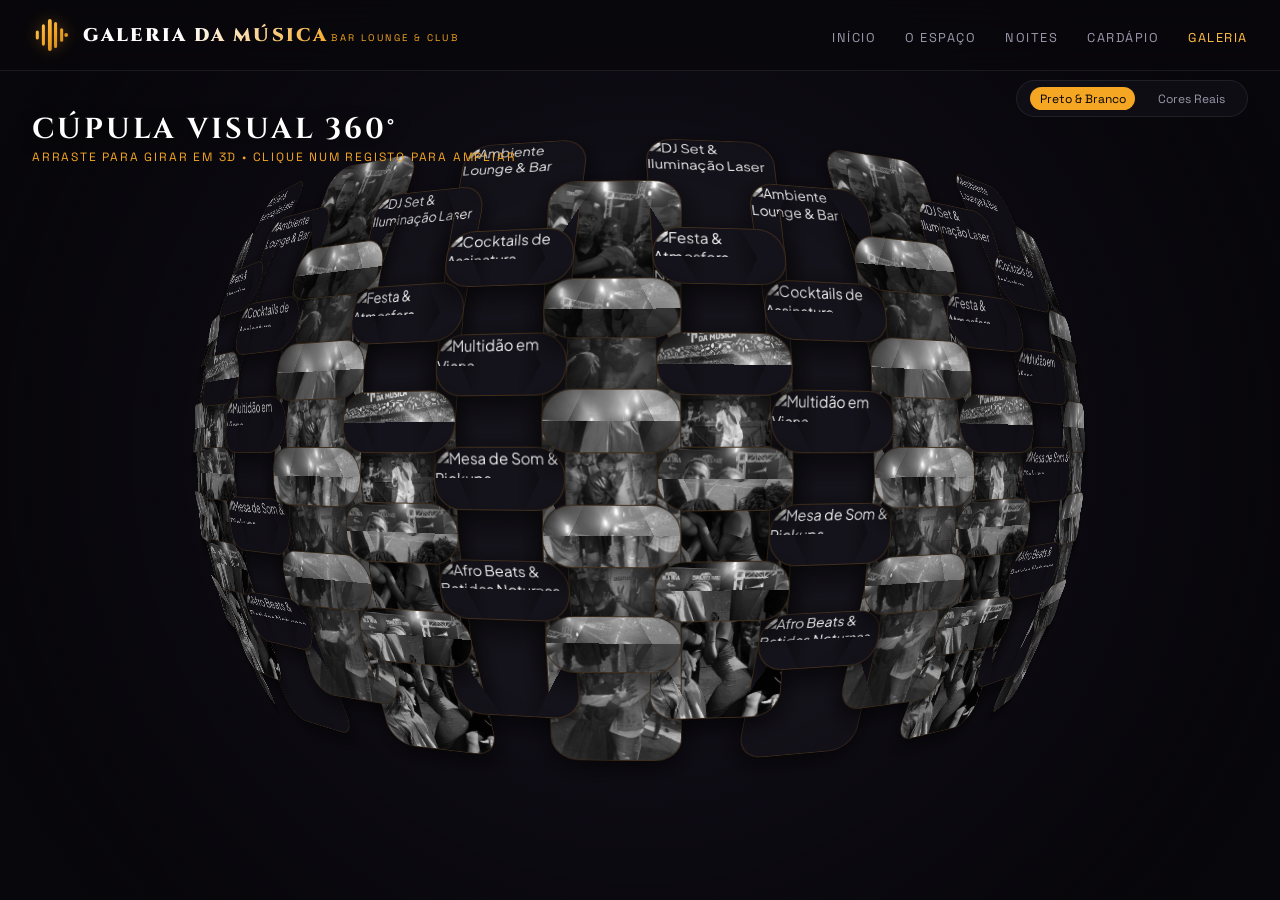
==== commit 974fb6e9: "Comment out back button in navigation Commented out the back button link in the navigation." ====
--- a/galeria.html
+++ b/galeria.html
@@ -191,6 +191,7 @@
       text-transform: uppercase;
       color: #fff;
       text-shadow: 0 4px 15px rgba(0,0,0,0.8);
+      margin-top: 30px;
     }
 
     .hud-title p {
@@ -505,9 +506,9 @@
           <li class="nav-item"><a href="index.html#menu">Cardápio</a></li>
           <li class="nav-item active"><a href="galeria.html">Galeria</a></li>
         </ul>
-        <a href="index.html" class="btn-voltar">
+      <!--  <a href="index.html" class="btn-voltar">
           ← Voltar à Página Principal
-        </a>
+        </a>-->
       </nav>
     </div>
   </header>
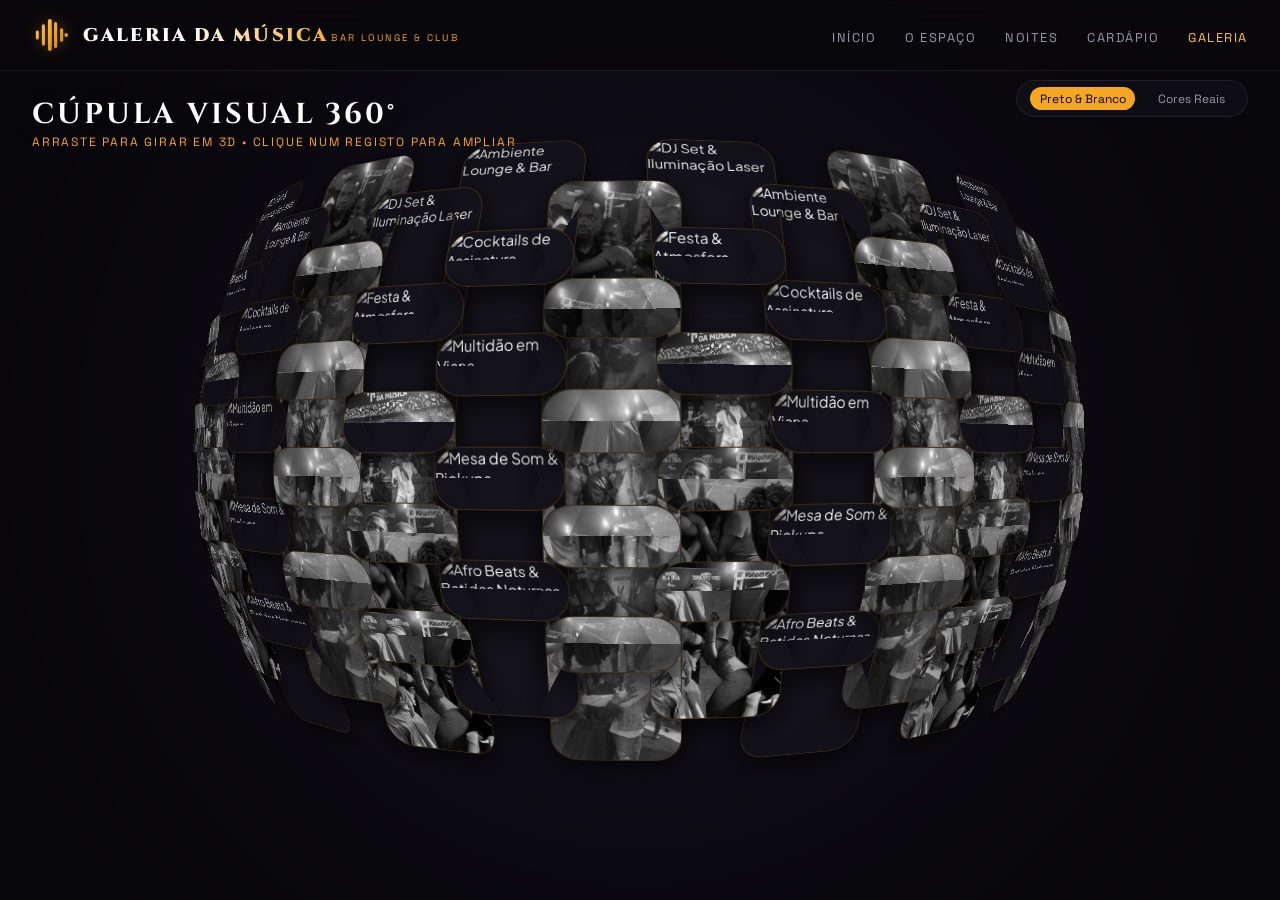
==== commit 69b190de: "Update galeria.html" ====
--- a/galeria.html
+++ b/galeria.html
@@ -191,7 +191,7 @@
       text-transform: uppercase;
       color: #fff;
       text-shadow: 0 4px 15px rgba(0,0,0,0.8);
-      margin-top: 30px;
+      margin-top: 15px;
     }
 
     .hud-title p {
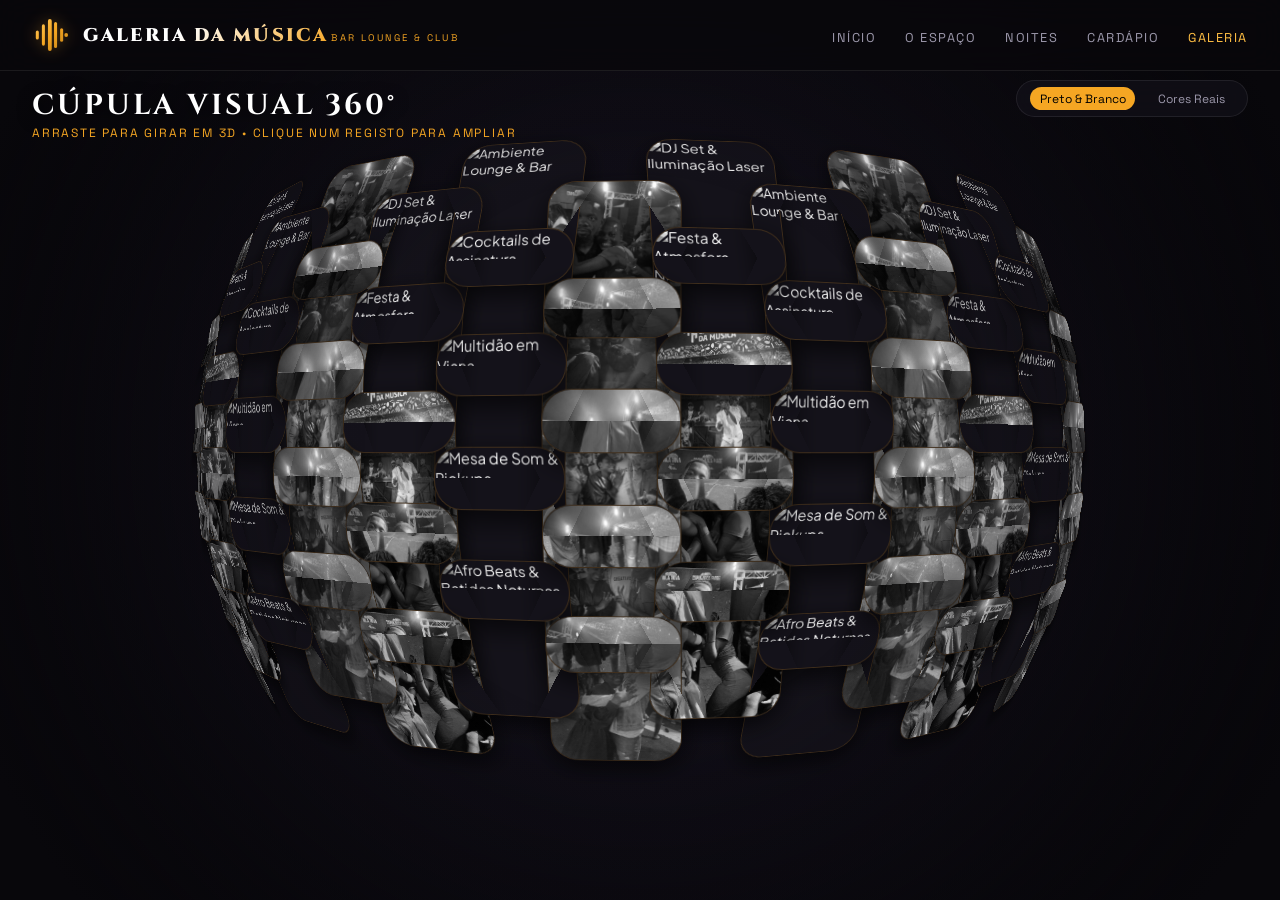
==== commit 81754e9b: "Reduce margin-top for hud-title" ====
--- a/galeria.html
+++ b/galeria.html
@@ -191,7 +191,7 @@
       text-transform: uppercase;
       color: #fff;
       text-shadow: 0 4px 15px rgba(0,0,0,0.8);
-      margin-top: 15px;
+      margin-top: 6px;
     }
 
     .hud-title p {
